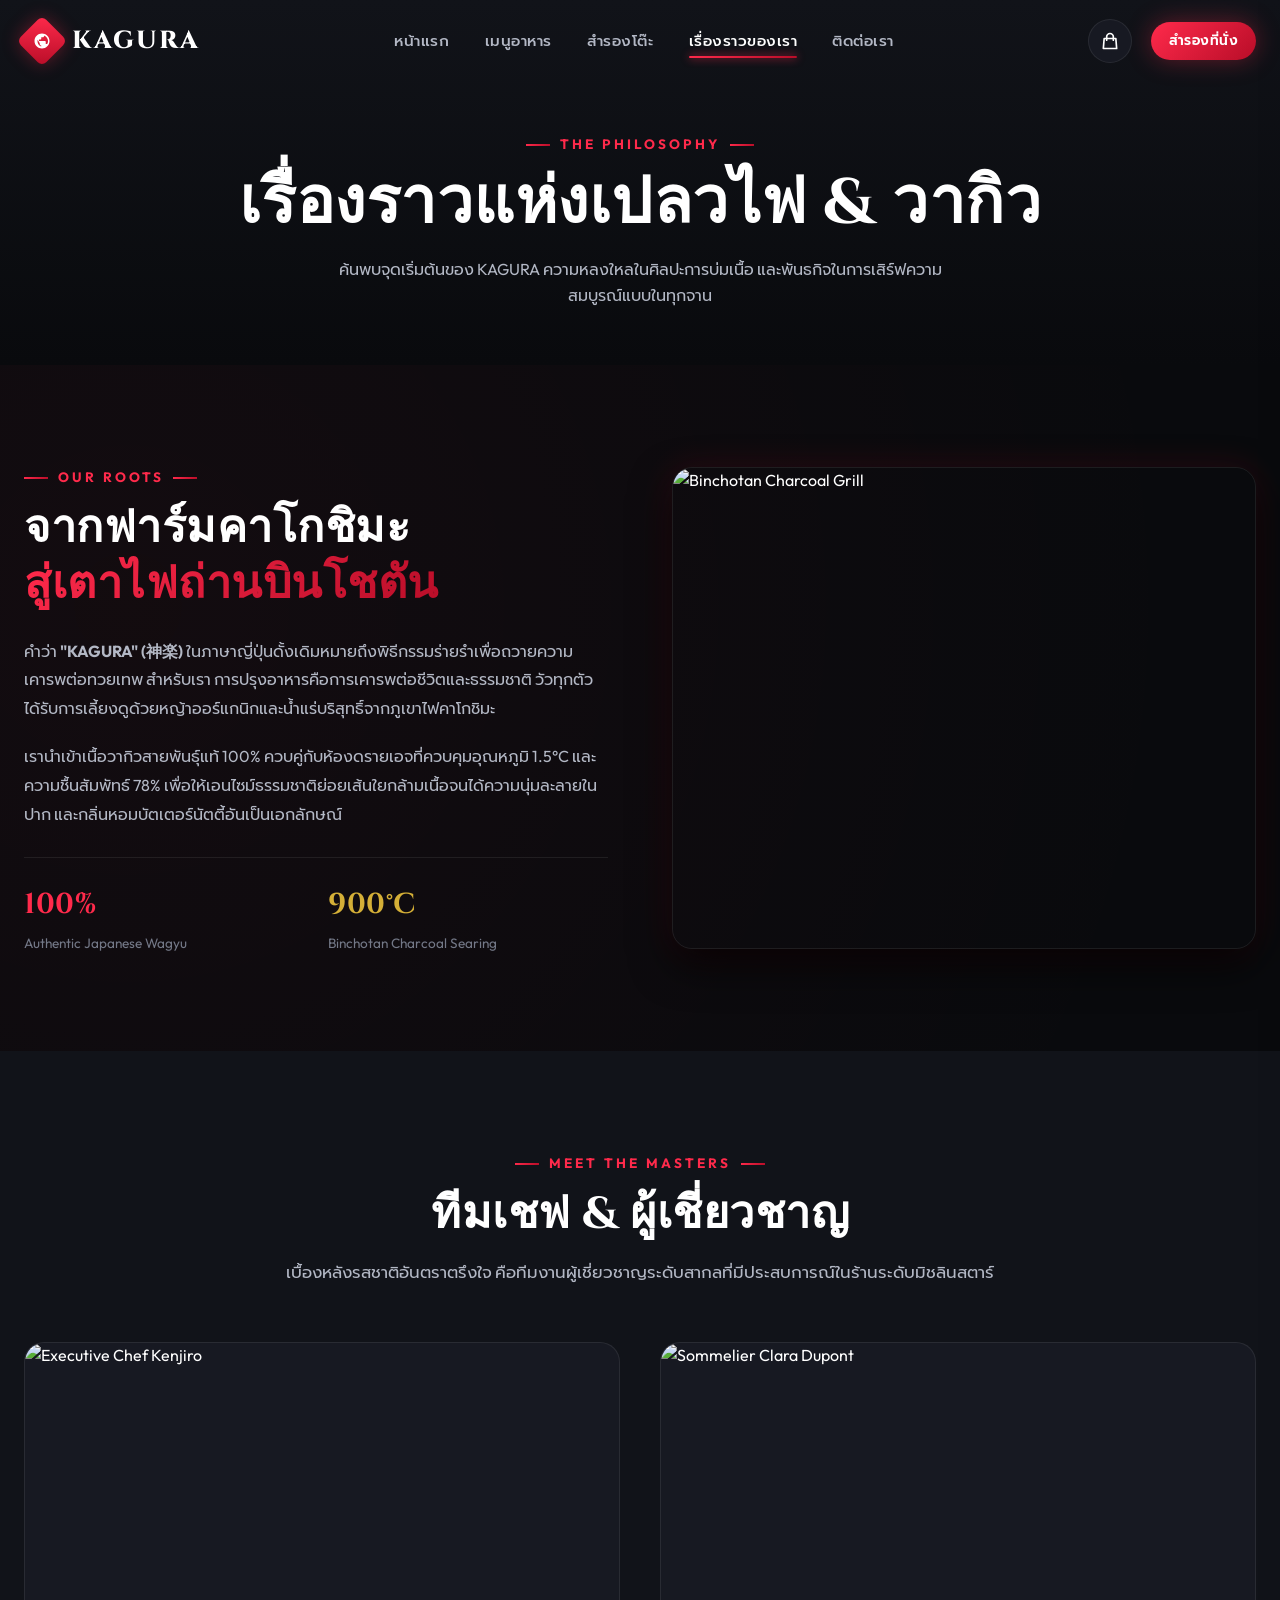
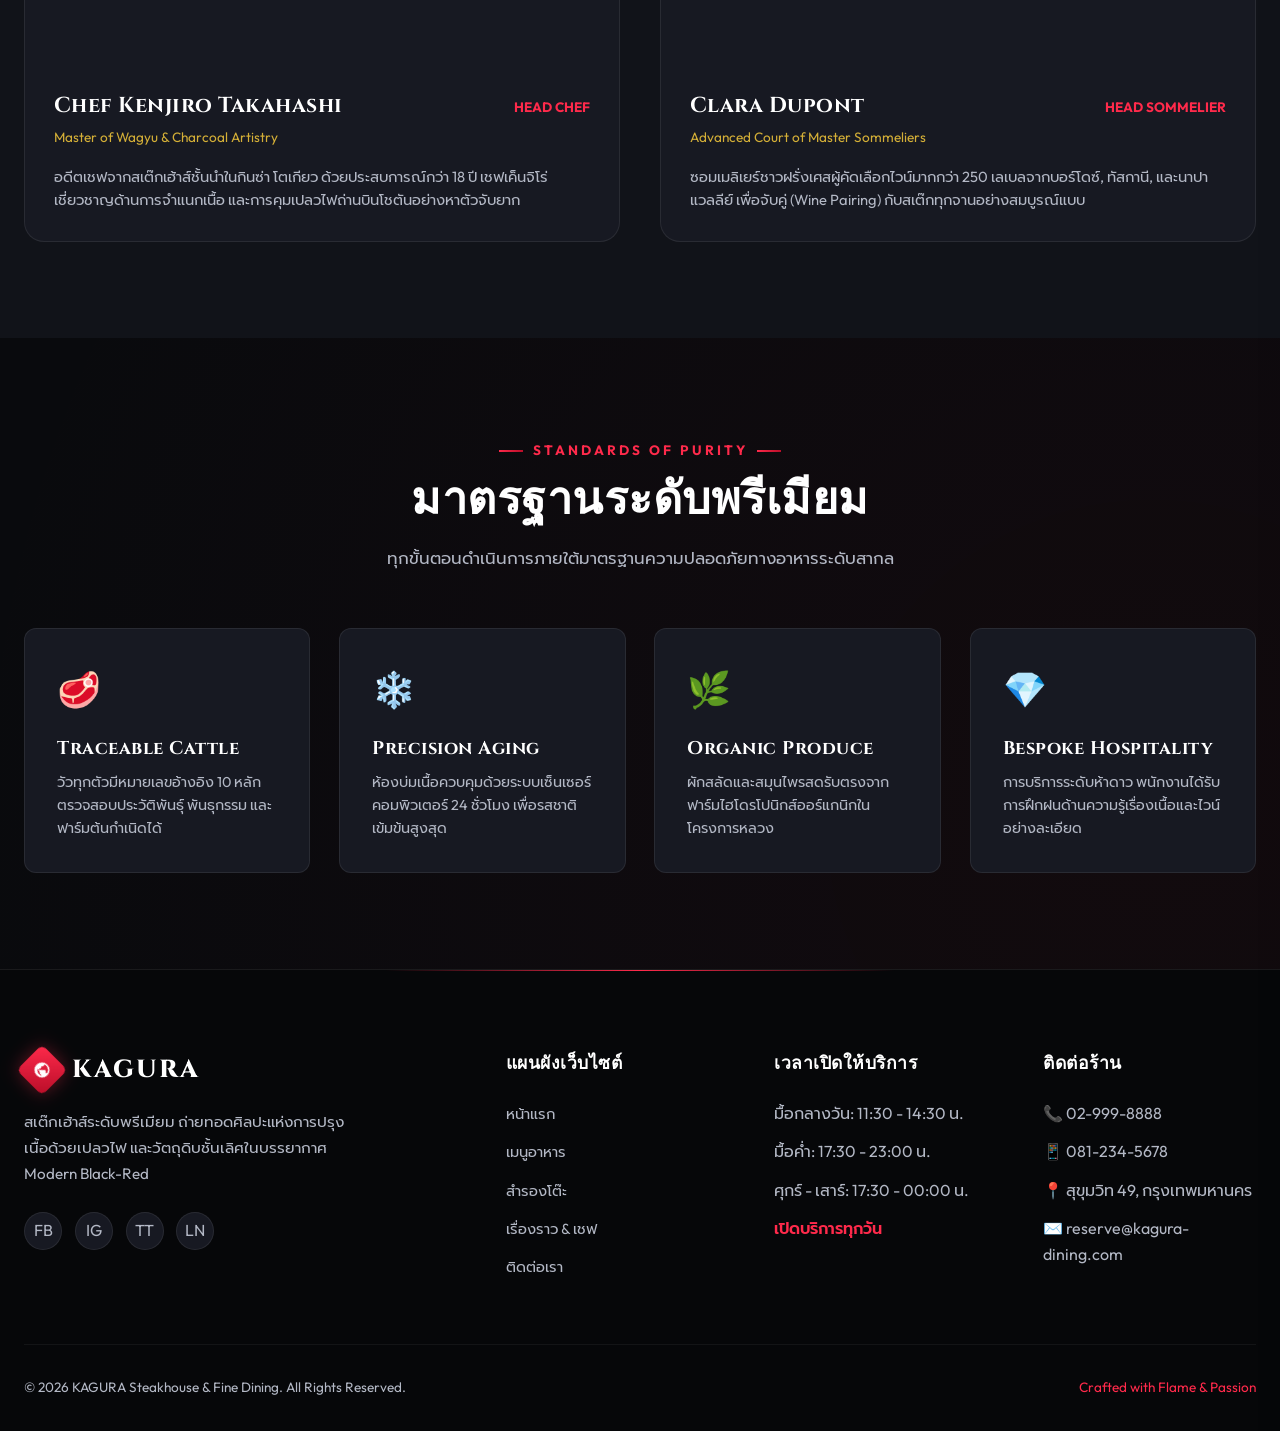
==== about.html @ edf71cdc "Add files via upload" ====
<!DOCTYPE html>
<html lang="th">
<head>
  <meta charset="UTF-8">
  <meta name="viewport" content="width=device-width, initial-scale=1.0">
  <title>เรื่องราวของเรา & เชฟผู้เชี่ยวชาญ | KAGURA Steakhouse & Fine Dining</title>
  <meta name="description" content="ทำความรู้จักปรัชญาความพิถีพิถันของ KAGURA จากฟาร์มเลี้ยงวากิวในญี่ปุ่น สู่ห้องดรายเอจ และเปลวไฟถ่านบินโชตันของเชฟมือรางวัล">

  <!-- Core & Component CSS -->
  <link rel="stylesheet" href="css/style.css">
  <link rel="stylesheet" href="css/components.css">
  <link rel="stylesheet" href="css/responsive.css">
</head>
<body class="page-fade-in">

  <!-- ==========================================
       HEADER / NAVBAR
       ========================================== -->
  <header class="navbar" id="navbar">
    <div class="container nav-container">
      <a href="index.html" class="brand-logo" aria-label="KAGURA Home">
        <span class="logo-icon">
          <svg viewBox="0 0 24 24" fill="currentColor">
            <path d="M12 2C6.48 2 2 6.48 2 12s4.48 10 10 10 10-4.48 10-10S17.52 2 12 2zm1 17.93c-3.95-.49-7-3.85-7-7.93 0-.62.08-1.21.21-1.79L9 15v1c0 1.1.9 2 2 2v1.93zm6.9-2.54c-.26-.81-1-1.39-1.9-1.39h-1v-3c0-.55-.45-1-1-1H8v-2h2c.55 0 1-.45 1-1V7h2c1.1 0 2-.9 2-2v-.41c2.93 1.19 5 4.06 5 7.41 0 2.08-.8 3.97-2.1 5.39z"/>
          </svg>
        </span>
        <span>KAGURA</span>
      </a>

      <nav aria-label="Main Navigation">
        <ul class="nav-links">
          <li><a href="index.html" class="nav-link">หน้าแรก</a></li>
          <li><a href="menu.html" class="nav-link">เมนูอาหาร</a></li>
          <li><a href="reservation.html" class="nav-link">สำรองโต๊ะ</a></li>
          <li><a href="about.html" class="nav-link active">เรื่องราวของเรา</a></li>
          <li><a href="contact.html" class="nav-link">ติดต่อเรา</a></li>
        </ul>
      </nav>

      <div class="nav-actions">
        <button class="cart-trigger-btn" id="cart-trigger-btn" aria-label="ดูตะกร้าสั่งอาหาร">
          <svg width="20" height="20" fill="none" viewBox="0 0 24 24" stroke="currentColor">
            <path stroke-linecap="round" stroke-linejoin="round" stroke-width="2" d="M16 11V7a4 4 0 00-8 0v4M5 9h14l1 12H4L5 9z" />
          </svg>
          <span class="cart-badge" id="cart-badge-count" style="display: none;">0</span>
        </button>
        <a href="reservation.html" class="btn btn-primary btn-sm">สำรองที่นั่ง</a>
        <button class="mobile-toggle" id="mobile-toggle-btn" aria-label="เปิดเมนูมือถือ">
          <svg width="28" height="28" fill="none" viewBox="0 0 24 24" stroke="currentColor">
            <path stroke-linecap="round" stroke-linejoin="round" stroke-width="2" d="M4 6h16M4 12h16m-7 6h7" />
          </svg>
        </button>
      </div>
    </div>
  </header>

  <!-- Mobile Drawer Menu -->
  <div class="mobile-nav-drawer" id="mobile-nav-drawer">
    <div class="mobile-nav-header">
      <div class="brand-logo" style="font-size: 1.3rem;">
        <span class="logo-icon" style="width: 30px; height: 30px;">
          <svg viewBox="0 0 24 24" fill="currentColor" style="width: 15px; height: 15px;"><path d="M12 2C6.48 2 2 6.48 2 12s4.48 10 10 10 10-4.48 10-10S17.52 2 12 2zm1 17.93c-3.95-.49-7-3.85-7-7.93 0-.62.08-1.21.21-1.79L9 15v1c0 1.1.9 2 2 2v1.93zm6.9-2.54c-.26-.81-1-1.39-1.9-1.39h-1v-3c0-.55-.45-1-1-1H8v-2h2c.55 0 1-.45 1-1V7h2c1.1 0 2-.9 2-2v-.41c2.93 1.19 5 4.06 5 7.41 0 2.08-.8 3.97-2.1 5.39z"/></svg>
        </span>
        <span>KAGURA</span>
      </div>
      <button class="cart-close-btn" id="mobile-nav-close" aria-label="ปิดเมนู">✕</button>
    </div>
    <ul class="mobile-nav-links">
      <li><a href="index.html" class="mobile-nav-link">🏠 หน้าแรก</a></li>
      <li><a href="menu.html" class="mobile-nav-link">🥩 เมนูอาหาร & สั่งออนไลน์</a></li>
      <li><a href="reservation.html" class="mobile-nav-link">🍷 สำรองโต๊ะ VIP</a></li>
      <li><a href="about.html" class="mobile-nav-link active">👨‍🍳 เรื่องราว & เชฟ</a></li>
      <li><a href="contact.html" class="mobile-nav-link">📍 ติดต่อเรา & แผนที่</a></li>
    </ul>
    <div class="mobile-nav-footer">
      <a href="reservation.html" class="btn btn-primary" style="width: 100%;">จองโต๊ะทันที</a>
    </div>
  </div>
  <div class="cart-overlay" id="mobile-nav-overlay"></div>

  <!-- ==========================================
       PAGE BANNER
       ========================================== -->
  <section style="padding: 8rem 0 3.5rem 0; background: linear-gradient(to bottom, #111319, var(--bg-main)); text-align: center;">
    <div class="container">
      <span class="section-subtitle">THE PHILOSOPHY</span>
      <h1 style="margin-bottom: 1rem;">เรื่องราวแห่งเปลวไฟ & วากิว</h1>
      <p style="max-width: 620px; margin: 0 auto; color: var(--text-secondary);">
        ค้นพบจุดเริ่มต้นของ KAGURA ความหลงใหลในศิลปะการบ่มเนื้อ และพันธกิจในการเสิร์ฟความสมบูรณ์แบบในทุกจาน
      </p>
    </div>
  </section>

  <!-- ==========================================
       ORIGIN STORY SECTION
       ========================================== -->
  <section class="section">
    <div class="container">
      <div class="story-grid">
        <div>
          <span class="section-subtitle">OUR ROOTS</span>
          <h2 class="section-title" style="margin-bottom: 1.5rem;">
            จากฟาร์มคาโกชิมะ <br>
            <span class="text-gradient">สู่เตาไฟถ่านบินโชตัน</span>
          </h2>
          <p style="color: var(--text-secondary); line-height: 1.8; margin-bottom: 1.2rem;">
            คำว่า <strong>"KAGURA" (神楽)</strong> ในภาษาญี่ปุ่นดั้งเดิมหมายถึงพิธีกรรมร่ายรำเพื่อถวายความเคารพต่อทวยเทพ สำหรับเรา การปรุงอาหารคือการเคารพต่อชีวิตและธรรมชาติ วัวทุกตัวได้รับการเลี้ยงดูด้วยหญ้าออร์แกนิกและน้ำแร่บริสุทธิ์จากภูเขาไฟคาโกชิมะ
          </p>
          <p style="color: var(--text-secondary); line-height: 1.8; margin-bottom: 1.8rem;">
            เรานำเข้าเนื้อวากิวสายพันธุ์แท้ 100% ควบคู่กับห้องดรายเอจที่ควบคุมอุณหภูมิ 1.5°C และความชื้นสัมพัทธ์ 78% เพื่อให้เอนไซม์ธรรมชาติย่อยเส้นใยกล้ามเนื้อจนได้ความนุ่มละลายในปาก และกลิ่นหอมบัตเตอร์นัตตี้อันเป็นเอกลักษณ์
          </p>

          <div style="display: grid; grid-template-columns: repeat(2, 1fr); gap: 1.5rem; border-top: 1px solid var(--border-subtle); padding-top: 1.5rem;">
            <div>
              <h4 style="color: var(--primary-red); font-size: 1.8rem; margin-bottom: 0.3rem;">100%</h4>
              <p style="font-size: 0.85rem; color: var(--text-muted);">Authentic Japanese Wagyu</p>
            </div>
            <div>
              <h4 style="color: var(--gold-accent); font-size: 1.8rem; margin-bottom: 0.3rem;">900°C</h4>
              <p style="font-size: 0.85rem; color: var(--text-muted);">Binchotan Charcoal Searing</p>
            </div>
          </div>
        </div>

        <div class="story-img-card">
          <img src="https://images.unsplash.com/photo-1555396273-367ea4eb4db5?auto=format&fit=crop&w=900&q=80" alt="Binchotan Charcoal Grill">
        </div>
      </div>
    </div>
  </section>

  <!-- ==========================================
       EXECUTIVE CHEF & MASTERS
       ========================================== -->
  <section class="section section-darker">
    <div class="container">
      <div class="section-header">
        <span class="section-subtitle">MEET THE MASTERS</span>
        <h2 class="section-title">ทีมเชฟ & ผู้เชี่ยวชาญ</h2>
        <p class="section-description">
          เบื้องหลังรสชาติอันตราตรึงใจ คือทีมงานผู้เชี่ยวชาญระดับสากลที่มีประสบการณ์ในร้านระดับมิชลินสตาร์
        </p>
      </div>

      <div style="display: grid; grid-template-columns: repeat(auto-fit, minmax(320px, 1fr)); gap: 2.5rem;">
        
        <!-- Chef 1 -->
        <div style="background: var(--bg-surface); border: 1px solid var(--border-subtle); border-radius: var(--radius-lg); overflow: hidden; transition: transform var(--transition-normal);">
          <img src="https://images.unsplash.com/photo-1577219491135-ce391730fb2c?auto=format&fit=crop&w=800&q=80" alt="Executive Chef Kenjiro" style="width: 100%; height: 320px; object-fit: cover;">
          <div style="padding: 1.8rem;">
            <div style="display: flex; justify-content: space-between; align-items: baseline; margin-bottom: 0.4rem;">
              <h3 style="color: #fff; font-size: 1.35rem;">Chef Kenjiro Takahashi</h3>
              <span style="color: var(--primary-red); font-size: 0.85rem; font-weight: 700;">HEAD CHEF</span>
            </div>
            <p style="color: var(--gold-accent); font-size: 0.85rem; margin-bottom: 1rem;">Master of Wagyu & Charcoal Artistry</p>
            <p style="font-size: 0.92rem; color: var(--text-secondary); line-height: 1.6;">
              อดีตเชฟจากสเต๊กเฮ้าส์ชั้นนำในกินซ่า โตเกียว ด้วยประสบการณ์กว่า 18 ปี เชฟเค็นจิโร่เชี่ยวชาญด้านการจำแนกเนื้อ และการคุมเปลวไฟถ่านบินโชตันอย่างหาตัวจับยาก
            </p>
          </div>
        </div>

        <!-- Chef 2 -->
        <div style="background: var(--bg-surface); border: 1px solid var(--border-subtle); border-radius: var(--radius-lg); overflow: hidden; transition: transform var(--transition-normal);">
          <img src="https://images.unsplash.com/photo-1583394838336-acd977736f90?auto=format&fit=crop&w=800&q=80" alt="Sommelier Clara Dupont" style="width: 100%; height: 320px; object-fit: cover;">
          <div style="padding: 1.8rem;">
            <div style="display: flex; justify-content: space-between; align-items: baseline; margin-bottom: 0.4rem;">
              <h3 style="color: #fff; font-size: 1.35rem;">Clara Dupont</h3>
              <span style="color: var(--primary-red); font-size: 0.85rem; font-weight: 700;">HEAD SOMMELIER</span>
            </div>
            <p style="color: var(--gold-accent); font-size: 0.85rem; margin-bottom: 1rem;">Advanced Court of Master Sommeliers</p>
            <p style="font-size: 0.92rem; color: var(--text-secondary); line-height: 1.6;">
              ซอมเมลิเยร์ชาวฝรั่งเศสผู้คัดเลือกไวน์มากกว่า 250 เลเบลจากบอร์โดซ์, ทัสกานี, และนาปาแวลลีย์ เพื่อจับคู่ (Wine Pairing) กับสเต๊กทุกจานอย่างสมบูรณ์แบบ
            </p>
          </div>
        </div>

      </div>
    </div>
  </section>

  <!-- ==========================================
       STANDARDS & HYGIENE
       ========================================== -->
  <section class="section">
    <div class="container">
      <div class="section-header">
        <span class="section-subtitle">STANDARDS OF PURITY</span>
        <h2 class="section-title">มาตรฐานระดับพรีเมียม</h2>
        <p class="section-description">
          ทุกขั้นตอนดำเนินการภายใต้มาตรฐานความปลอดภัยทางอาหารระดับสากล
        </p>
      </div>

      <div style="display: grid; grid-template-columns: repeat(auto-fit, minmax(260px, 1fr)); gap: 1.8rem;">
        <div style="background: var(--bg-surface); padding: 2rem; border-radius: var(--radius-md); border: 1px solid var(--border-subtle);">
          <div style="font-size: 2.2rem; color: var(--primary-red); margin-bottom: 1rem;">🥩</div>
          <h4 style="color: #fff; margin-bottom: 0.5rem; font-size: 1.15rem;">Traceable Cattle</h4>
          <p style="font-size: 0.9rem; color: var(--text-secondary); line-height: 1.6;">
            วัวทุกตัวมีหมายเลขอ้างอิง 10 หลัก ตรวจสอบประวัติพันธุ์ พันธุกรรม และฟาร์มต้นกำเนิดได้
          </p>
        </div>

        <div style="background: var(--bg-surface); padding: 2rem; border-radius: var(--radius-md); border: 1px solid var(--border-subtle);">
          <div style="font-size: 2.2rem; color: var(--primary-red); margin-bottom: 1rem;">❄️</div>
          <h4 style="color: #fff; margin-bottom: 0.5rem; font-size: 1.15rem;">Precision Aging</h4>
          <p style="font-size: 0.9rem; color: var(--text-secondary); line-height: 1.6;">
            ห้องบ่มเนื้อควบคุมด้วยระบบเซ็นเซอร์คอมพิวเตอร์ 24 ชั่วโมง เพื่อรสชาติเข้มข้นสูงสุด
          </p>
        </div>

        <div style="background: var(--bg-surface); padding: 2rem; border-radius: var(--radius-md); border: 1px solid var(--border-subtle);">
          <div style="font-size: 2.2rem; color: var(--primary-red); margin-bottom: 1rem;">🌿</div>
          <h4 style="color: #fff; margin-bottom: 0.5rem; font-size: 1.15rem;">Organic Produce</h4>
          <p style="font-size: 0.9rem; color: var(--text-secondary); line-height: 1.6;">
            ผักสลัดและสมุนไพรสดรับตรงจากฟาร์มไฮโดรโปนิกส์ออร์แกนิกในโครงการหลวง
          </p>
        </div>

        <div style="background: var(--bg-surface); padding: 2rem; border-radius: var(--radius-md); border: 1px solid var(--border-subtle);">
          <div style="font-size: 2.2rem; color: var(--primary-red); margin-bottom: 1rem;">💎</div>
          <h4 style="color: #fff; margin-bottom: 0.5rem; font-size: 1.15rem;">Bespoke Hospitality</h4>
          <p style="font-size: 0.9rem; color: var(--text-secondary); line-height: 1.6;">
            การบริการระดับห้าดาว พนักงานได้รับการฝึกฝนด้านความรู้เรื่องเนื้อและไวน์อย่างละเอียด
          </p>
        </div>
      </div>
    </div>
  </section>

  <!-- ==========================================
       GLOBAL FOOTER
       ========================================== -->
  <footer class="footer">
    <div class="container">
      <div class="footer-grid">
        <div class="footer-brand">
          <a href="index.html" class="brand-logo">
            <span class="logo-icon">
              <svg viewBox="0 0 24 24" fill="currentColor"><path d="M12 2C6.48 2 2 6.48 2 12s4.48 10 10 10 10-4.48 10-10S17.52 2 12 2zm1 17.93c-3.95-.49-7-3.85-7-7.93 0-.62.08-1.21.21-1.79L9 15v1c0 1.1.9 2 2 2v1.93zm6.9-2.54c-.26-.81-1-1.39-1.9-1.39h-1v-3c0-.55-.45-1-1-1H8v-2h2c.55 0 1-.45 1-1V7h2c1.1 0 2-.9 2-2v-.41c2.93 1.19 5 4.06 5 7.41 0 2.08-.8 3.97-2.1 5.39z"/></svg>
            </span>
            <span>KAGURA</span>
          </a>
          <p>
            สเต๊กเฮ้าส์ระดับพรีเมียม ถ่ายทอดศิลปะแห่งการปรุงเนื้อด้วยเปลวไฟ และวัตถุดิบชั้นเลิศในบรรยากาศ Modern Black-Red
          </p>
          <div class="social-links">
            <a href="#" class="social-btn" aria-label="Facebook">FB</a>
            <a href="#" class="social-btn" aria-label="Instagram">IG</a>
            <a href="#" class="social-btn" aria-label="TikTok">TT</a>
            <a href="#" class="social-btn" aria-label="LINE Official">LN</a>
          </div>
        </div>

        <div class="footer-col">
          <h4>แผนผังเว็บไซต์</h4>
          <ul class="footer-links">
            <li><a href="index.html">หน้าแรก</a></li>
            <li><a href="menu.html">เมนูอาหาร</a></li>
            <li><a href="reservation.html">สำรองโต๊ะ</a></li>
            <li><a href="about.html">เรื่องราว & เชฟ</a></li>
            <li><a href="contact.html">ติดต่อเรา</a></li>
          </ul>
        </div>

        <div class="footer-col">
          <h4>เวลาเปิดให้บริการ</h4>
          <ul class="footer-links">
            <li style="color: var(--text-secondary);">มื้อกลางวัน: 11:30 - 14:30 น.</li>
            <li style="color: var(--text-secondary);">มื้อค่ำ: 17:30 - 23:00 น.</li>
            <li style="color: var(--text-secondary);">ศุกร์ - เสาร์: 17:30 - 00:00 น.</li>
            <li style="color: var(--primary-red); font-weight: 600;">เปิดบริการทุกวัน</li>
          </ul>
        </div>

        <div class="footer-col">
          <h4>ติดต่อร้าน</h4>
          <ul class="footer-links">
            <li style="color: var(--text-secondary);">📞 02-999-8888</li>
            <li style="color: var(--text-secondary);">📱 081-234-5678</li>
            <li style="color: var(--text-secondary);">📍 สุขุมวิท 49, กรุงเทพมหานคร</li>
            <li style="color: var(--text-secondary);">✉️ reserve@kagura-dining.com</li>
          </ul>
        </div>
      </div>

      <div class="footer-bottom">
        <p>© 2026 KAGURA Steakhouse & Fine Dining. All Rights Reserved.</p>
        <p style="color: var(--primary-red);">Crafted with Flame & Passion</p>
      </div>
    </div>
  </footer>

  <!-- Global Cart Drawer & Modals -->
  <div class="cart-overlay" id="cart-overlay"></div>
  <aside class="cart-drawer" id="cart-drawer" aria-label="Shopping Cart">
    <div class="cart-header">
      <h3>
        <span style="color: var(--primary-red);">🛒</span>
        <span>ตะกร้าสั่งอาหาร</span>
      </h3>
      <button class="cart-close-btn" id="cart-close-btn" aria-label="ปิดตะกร้า">✕</button>
    </div>
    <div class="cart-body" id="cart-items-container"></div>
    <div class="cart-footer">
      <div class="cart-summary-line">
        <span>ค่าอาหารรวม (Subtotal)</span>
        <span id="cart-subtotal-val">฿0</span>
      </div>
      <div class="cart-summary-line">
        <span>ค่าบริการ Service Charge (10%)</span>
        <span id="cart-service-val">฿0</span>
      </div>
      <div class="cart-summary-line">
        <span>ภาษีมูลค่าเพิ่ม VAT (7%)</span>
        <span id="cart-vat-val">฿0</span>
      </div>
      <div class="cart-summary-total">
        <span>ยอดรวมสุทธิ</span>
        <span id="cart-total-val">฿0</span>
      </div>
      <button class="btn btn-primary" id="cart-checkout-btn" style="width: 100%;" disabled>ดำเนินการชำระเงิน</button>
    </div>
  </aside>

  <div class="modal-overlay" id="checkout-modal">
    <div class="modal-container">
      <button class="modal-close-btn" onclick="document.getElementById('checkout-modal').classList.remove('active'); document.body.style.overflow = '';">✕</button>
      <div style="padding: 1.8rem;">
        <h3 style="color: #fff; margin-bottom: 0.3rem;">ยืนยันคำสั่งซื้อ & ชำระเงิน</h3>
        <p style="font-size: 0.9rem; color: var(--text-secondary); margin-bottom: 1.5rem;">
          ยอดชำระ: <strong id="modal-checkout-total" style="color: var(--primary-red); font-size: 1.2rem;">฿0</strong>
        </p>
        <form id="checkout-form" onsubmit="cartApp.processOrder(event)">
          <div class="form-group">
            <label class="form-label" for="checkout-name">ชื่อผู้สั่ง / ลูกค้า *</label>
            <input type="text" id="checkout-name" class="form-control" placeholder="เช่น คุณสมศักดิ์" required>
          </div>
          <div class="form-group">
            <label class="form-label" for="checkout-phone">เบอร์โทรศัพท์ติดต่อ *</label>
            <input type="tel" id="checkout-phone" class="form-control" placeholder="08x-xxx-xxxx" required>
          </div>
          <div class="form-group">
            <label class="form-label" for="checkout-type">รูปแบบการสั่ง *</label>
            <select id="checkout-type" class="form-control">
              <option value="Dine-in (รับประทานที่ร้าน / สั่งล่วงหน้า)">Dine-in (รับประทานที่ร้าน / สั่งล่วงหน้า)</option>
              <option value="Takeaway (รับกลับบ้าน)">Takeaway (รับกลับบ้าน)</option>
              <option value="Delivery Express (จัดส่งด่วน)">Delivery Express (จัดส่งด่วน)</option>
            </select>
          </div>
          <div class="form-group">
            <label class="form-label">วิธีชำระเงิน *</label>
            <div style="display: flex; flex-direction: column; gap: 0.6rem; margin-top: 0.4rem;">
              <label style="display: flex; align-items: center; gap: 0.6rem; background: var(--bg-surface-elevated); padding: 0.8rem; border-radius: var(--radius-sm); cursor: pointer; border: 1px solid var(--border-subtle);">
                <input type="radio" name="payment_method" value="QR PromptPay" checked>
                <span>📲 สแกน QR Code PromptPay (แนะนำ)</span>
              </label>
              <label style="display: flex; align-items: center; gap: 0.6rem; background: var(--bg-surface-elevated); padding: 0.8rem; border-radius: var(--radius-sm); cursor: pointer; border: 1px solid var(--border-subtle);">
                <input type="radio" name="payment_method" value="Credit / Debit Card">
                <span>💳 บัตรเครดิต / เดบิต (Visa, Mastercard, JCB)</span>
              </label>
            </div>
          </div>
          <button type="submit" class="btn btn-primary" style="width: 100%; margin-top: 1rem;">ยืนยันคำสั่งซื้อ</button>
        </form>
      </div>
    </div>
  </div>

  <div class="modal-overlay" id="receipt-modal">
    <div class="modal-container">
      <div id="receipt-content" style="padding: 1.8rem;"></div>
    </div>
  </div>

  <!-- Scripts -->
  <script src="js/data.js"></script>
  <script src="js/cart.js"></script>
  <script src="js/app.js"></script>
</body>
</html>
---- css/style.css ----
/* ==========================================================================
   KAGURA RESTAURANT & STEAKHOUSE - CORE STYLES & DESIGN SYSTEM
   Theme: Luxury Modern Black & Crimson Red
   ========================================================================== */

@import url('https://fonts.googleapis.com/css2?family=Cinzel:wght@500;700;900&family=Outfit:wght@300;400;500;600;700;800&family=Prompt:wght@300;400;500;600;700&display=swap');

:root {
  /* Color Palette */
  --bg-main: #090a0d;
  --bg-secondary: #111319;
  --bg-surface: #171922;
  --bg-surface-elevated: #1e222d;
  --bg-glass: rgba(17, 19, 25, 0.82);
  --bg-glass-card: rgba(23, 25, 34, 0.75);

  /* Red Brand Accents */
  --primary-red: #ff2a4b;
  --primary-red-hover: #ff4765;
  --primary-red-dark: #b80d28;
  --primary-red-glow: rgba(255, 42, 75, 0.35);
  --primary-red-subtle: rgba(255, 42, 75, 0.12);
  --primary-gradient: linear-gradient(135deg, #ff2a4b 0%, #b80d28 100%);
  --primary-gradient-hover: linear-gradient(135deg, #ff4765 0%, #d11233 100%);

  /* Secondary Accents */
  --gold-accent: #d4af37;
  --gold-glow: rgba(212, 175, 55, 0.3);

  /* Typography Colors */
  --text-primary: #ffffff;
  --text-secondary: #b3b8c5;
  --text-muted: #737887;
  --text-dim: #484d5c;

  /* Borders & Dividers */
  --border-subtle: rgba(255, 255, 255, 0.08);
  --border-red: rgba(255, 42, 75, 0.28);
  --border-red-active: rgba(255, 42, 75, 0.65);

  /* Shadows */
  --shadow-sm: 0 4px 12px rgba(0, 0, 0, 0.4);
  --shadow-md: 0 8px 24px rgba(0, 0, 0, 0.6);
  --shadow-lg: 0 16px 40px rgba(0, 0, 0, 0.8);
  --shadow-glow: 0 0 25px var(--primary-red-glow);
  --shadow-glow-lg: 0 0 45px rgba(255, 42, 75, 0.45);

  /* Fonts */
  --font-serif: 'Cinzel', serif;
  --font-sans: 'Outfit', 'Prompt', -apple-system, BlinkMacSystemFont, sans-serif;

  /* Transitions */
  --transition-fast: 0.2s cubic-bezier(0.4, 0, 0.2, 1);
  --transition-normal: 0.35s cubic-bezier(0.4, 0, 0.2, 1);
  --transition-slow: 0.6s cubic-bezier(0.16, 1, 0.3, 1);

  /* Spacing & Radii */
  --radius-sm: 6px;
  --radius-md: 12px;
  --radius-lg: 20px;
  --radius-full: 9999px;
  --container-max: 1280px;
}

/* Base Reset */
*, *::before, *::after {
  margin: 0;
  padding: 0;
  box-sizing: border-box;
}

html {
  font-size: 16px;
  scroll-behavior: smooth;
  color-scheme: dark;
}

body {
  font-family: var(--font-sans);
  background-color: var(--bg-main);
  color: var(--text-primary);
  line-height: 1.6;
  overflow-x: hidden;
  min-height: 100vh;
  display: flex;
  flex-direction: column;
  position: relative;
  background-image: 
    radial-gradient(circle at 10% 20%, rgba(255, 42, 75, 0.04) 0%, transparent 40%),
    radial-gradient(circle at 90% 80%, rgba(184, 13, 40, 0.05) 0%, transparent 45%);
}

/* Custom Scrollbar */
::-webkit-scrollbar {
  width: 9px;
}
::-webkit-scrollbar-track {
  background: var(--bg-main);
}
::-webkit-scrollbar-thumb {
  background: #252834;
  border-radius: var(--radius-full);
  border: 2px solid var(--bg-main);
}
::-webkit-scrollbar-thumb:hover {
  background: var(--primary-red);
}

/* Typography Helpers */
h1, h2, h3, h4, .font-serif {
  font-family: var(--font-serif);
  letter-spacing: 0.5px;
  font-weight: 700;
  color: var(--text-primary);
}

h1 {
  font-size: clamp(2.4rem, 5vw, 4.2rem);
  line-height: 1.15;
}

h2 {
  font-size: clamp(1.8rem, 3.5vw, 2.8rem);
  line-height: 1.25;
}

h3 {
  font-size: clamp(1.3rem, 2.2vw, 1.8rem);
  line-height: 1.35;
}

p {
  color: var(--text-secondary);
}

a {
  color: inherit;
  text-decoration: none;
  transition: color var(--transition-fast);
}

img {
  max-width: 100%;
  height: auto;
  display: block;
}

button, input, select, textarea {
  font-family: inherit;
  font-size: 1rem;
}

/* Layout Utilities */
.container {
  width: 100%;
  max-width: var(--container-max);
  margin-left: auto;
  margin-right: auto;
  padding-left: 1.5rem;
  padding-right: 1.5rem;
}

.section {
  padding: 6rem 0;
  position: relative;
}

.section-darker {
  background-color: var(--bg-secondary);
}

.section-header {
  text-align: center;
  max-width: 760px;
  margin: 0 auto 3.5rem auto;
}

.section-subtitle {
  color: var(--primary-red);
  text-transform: uppercase;
  font-size: 0.85rem;
  font-weight: 700;
  letter-spacing: 3px;
  margin-bottom: 0.75rem;
  display: inline-flex;
  align-items: center;
  gap: 0.6rem;
}

.section-subtitle::before,
.section-subtitle::after {
  content: '';
  display: inline-block;
  width: 24px;
  height: 2px;
  background: var(--primary-gradient);
}

.section-title {
  margin-bottom: 1rem;
}

.section-description {
  font-size: 1.05rem;
  color: var(--text-secondary);
}

/* Glow Text & Highlight */
.text-red {
  color: var(--primary-red);
}

.text-gradient {
  background: var(--primary-gradient);
  -webkit-background-clip: text;
  -webkit-text-fill-color: transparent;
}

.text-gold {
  color: var(--gold-accent);
}

/* Page Transition Effect */
.page-fade-in {
  animation: pageFadeIn 0.5s ease-out forwards;
}

@keyframes pageFadeIn {
  from {
    opacity: 0;
    transform: translateY(10px);
  }
  to {
    opacity: 1;
    transform: translateY(0);
  }
}
---- css/components.css ----
/* ==========================================================================
   KAGURA RESTAURANT - COMPONENTS & UI ELEMENTS
   ========================================================================== */

/* --------------------------------------------------------------------------
   1. NAVIGATION BAR
   -------------------------------------------------------------------------- */
.navbar {
  position: fixed;
  top: 0;
  left: 0;
  width: 100%;
  z-index: 1000;
  padding: 1.2rem 0;
  transition: all var(--transition-normal);
  background: transparent;
}

.navbar.scrolled {
  background: var(--bg-glass);
  backdrop-filter: blur(18px);
  -webkit-backdrop-filter: blur(18px);
  padding: 0.85rem 0;
  border-bottom: 1px solid var(--border-subtle);
  box-shadow: 0 10px 30px rgba(0, 0, 0, 0.6);
}

.nav-container {
  display: flex;
  align-items: center;
  justify-content: space-between;
}

.brand-logo {
  display: flex;
  align-items: center;
  gap: 0.75rem;
  font-family: var(--font-serif);
  font-size: 1.55rem;
  font-weight: 800;
  color: var(--text-primary);
  text-transform: uppercase;
  letter-spacing: 2px;
}

.brand-logo .logo-icon {
  width: 36px;
  height: 36px;
  background: var(--primary-gradient);
  border-radius: var(--radius-sm);
  display: flex;
  align-items: center;
  justify-content: center;
  color: #fff;
  box-shadow: 0 0 18px var(--primary-red-glow);
  transform: rotate(45deg);
  transition: transform var(--transition-normal);
}

.brand-logo:hover .logo-icon {
  transform: rotate(225deg);
}

.brand-logo .logo-icon svg {
  transform: rotate(-45deg);
  width: 18px;
  height: 18px;
}

.nav-links {
  display: flex;
  align-items: center;
  gap: 2.2rem;
  list-style: none;
}

.nav-link {
  font-size: 0.95rem;
  font-weight: 500;
  color: var(--text-secondary);
  position: relative;
  padding: 0.5rem 0;
  letter-spacing: 0.5px;
  transition: color var(--transition-fast);
}

.nav-link:hover,
.nav-link.active {
  color: var(--text-primary);
}

.nav-link::after {
  content: '';
  position: absolute;
  bottom: 0;
  left: 0;
  width: 0;
  height: 2px;
  background: var(--primary-gradient);
  box-shadow: 0 0 8px var(--primary-red);
  transition: width var(--transition-normal);
  border-radius: var(--radius-full);
}

.nav-link:hover::after,
.nav-link.active::after {
  width: 100%;
}

.nav-actions {
  display: flex;
  align-items: center;
  gap: 1.2rem;
}

.cart-trigger-btn {
  position: relative;
  width: 44px;
  height: 44px;
  border-radius: var(--radius-full);
  background: var(--bg-surface);
  border: 1px solid var(--border-subtle);
  color: var(--text-primary);
  display: flex;
  align-items: center;
  justify-content: center;
  cursor: pointer;
  transition: all var(--transition-fast);
}

.cart-trigger-btn:hover {
  background: var(--bg-surface-elevated);
  border-color: var(--primary-red);
  box-shadow: 0 0 16px var(--primary-red-glow);
  transform: translateY(-2px);
}

.cart-badge {
  position: absolute;
  top: -4px;
  right: -4px;
  background: var(--primary-gradient);
  color: #fff;
  font-size: 0.72rem;
  font-weight: 800;
  min-width: 20px;
  height: 20px;
  border-radius: var(--radius-full);
  display: flex;
  align-items: center;
  justify-content: center;
  padding: 0 4px;
  box-shadow: 0 0 10px var(--primary-red);
  transition: transform var(--transition-fast);
}

.cart-badge.bounce {
  animation: badgePop 0.4s cubic-bezier(0.175, 0.885, 0.32, 1.275);
}

@keyframes badgePop {
  0% { transform: scale(1); }
  50% { transform: scale(1.4); }
  100% { transform: scale(1); }
}

.mobile-toggle {
  display: none;
  background: transparent;
  border: none;
  color: var(--text-primary);
  cursor: pointer;
  padding: 0.5rem;
}

/* --------------------------------------------------------------------------
   2. BUTTONS
   -------------------------------------------------------------------------- */
.btn {
  display: inline-flex;
  align-items: center;
  justify-content: center;
  gap: 0.65rem;
  font-weight: 600;
  font-size: 0.95rem;
  padding: 0.75rem 1.6rem;
  border-radius: var(--radius-full);
  cursor: pointer;
  transition: all var(--transition-normal);
  border: none;
  outline: none;
  letter-spacing: 0.5px;
  text-align: center;
  white-space: nowrap;
}

.btn-primary {
  background: var(--primary-gradient);
  color: #ffffff;
  box-shadow: var(--shadow-glow);
}

.btn-primary:hover {
  background: var(--primary-gradient-hover);
  box-shadow: var(--shadow-glow-lg);
  transform: translateY(-2px);
}

.btn-outline {
  background: transparent;
  color: var(--text-primary);
  border: 1.5px solid var(--border-red);
  backdrop-filter: blur(8px);
}

.btn-outline:hover {
  border-color: var(--primary-red);
  background: var(--primary-red-subtle);
  box-shadow: 0 0 18px var(--primary-red-glow);
  transform: translateY(-2px);
}

.btn-ghost {
  background: rgba(255, 255, 255, 0.05);
  color: var(--text-secondary);
  border: 1px solid var(--border-subtle);
}

.btn-ghost:hover {
  color: var(--text-primary);
  background: rgba(255, 255, 255, 0.1);
}

.btn-sm {
  padding: 0.5rem 1.1rem;
  font-size: 0.85rem;
}

.btn-lg {
  padding: 0.95rem 2.2rem;
  font-size: 1.05rem;
}

.btn-icon {
  width: 40px;
  height: 40px;
  padding: 0;
  border-radius: var(--radius-full);
}

/* --------------------------------------------------------------------------
   3. HERO SECTION (HOMEPAGE)
   -------------------------------------------------------------------------- */
.hero-section {
  min-height: 100vh;
  display: flex;
  align-items: center;
  position: relative;
  padding-top: 5rem;
  overflow: hidden;
}

.hero-backdrop {
  position: absolute;
  top: 0;
  left: 0;
  width: 100%;
  height: 100%;
  background: 
    linear-gradient(to right, rgba(9, 10, 13, 0.92) 20%, rgba(9, 10, 13, 0.7) 60%, rgba(9, 10, 13, 0.85) 100%),
    url('https://images.unsplash.com/photo-1544025162-d76694265947?auto=format&fit=crop&w=1920&q=80') center/cover no-repeat;
  z-index: -2;
}

.hero-glow-orb {
  position: absolute;
  border-radius: 50%;
  filter: blur(90px);
  pointer-events: none;
  z-index: -1;
}

.hero-glow-1 {
  width: 500px;
  height: 500px;
  background: rgba(255, 42, 75, 0.22);
  top: 15%;
  left: -100px;
}

.hero-glow-2 {
  width: 400px;
  height: 400px;
  background: rgba(184, 13, 40, 0.15);
  bottom: 10%;
  right: -50px;
}

.hero-content {
  max-width: 650px;
}

.hero-badge {
  display: inline-flex;
  align-items: center;
  gap: 0.5rem;
  background: rgba(255, 42, 75, 0.12);
  border: 1px solid var(--border-red);
  padding: 0.4rem 1rem;
  border-radius: var(--radius-full);
  font-size: 0.85rem;
  font-weight: 600;
  color: var(--primary-red);
  margin-bottom: 1.5rem;
  backdrop-filter: blur(10px);
}

.hero-title {
  margin-bottom: 1.5rem;
  line-height: 1.15;
}

.hero-description {
  font-size: 1.15rem;
  color: var(--text-secondary);
  margin-bottom: 2.5rem;
  line-height: 1.7;
}

.hero-actions {
  display: flex;
  align-items: center;
  gap: 1.2rem;
  flex-wrap: wrap;
  margin-bottom: 3.5rem;
}

.hero-stats {
  display: grid;
  grid-template-columns: repeat(3, 1fr);
  gap: 2rem;
  border-top: 1px solid var(--border-subtle);
  padding-top: 2rem;
}

.hero-stat-item h4 {
  font-size: 1.9rem;
  color: var(--text-primary);
  margin-bottom: 0.2rem;
}

.hero-stat-item p {
  font-size: 0.85rem;
  color: var(--text-muted);
  text-transform: uppercase;
  letter-spacing: 1px;
}

/* --------------------------------------------------------------------------
   4. CARDS & DISH SHOWCASE
   -------------------------------------------------------------------------- */
.dishes-grid {
  display: grid;
  grid-template-columns: repeat(auto-fill, minmax(320px, 1fr));
  gap: 2rem;
}

.dish-card {
  background: var(--bg-glass-card);
  backdrop-filter: blur(14px);
  border: 1px solid var(--border-subtle);
  border-radius: var(--radius-lg);
  overflow: hidden;
  display: flex;
  flex-direction: column;
  transition: all var(--transition-normal);
  position: relative;
}

.dish-card:hover {
  transform: translateY(-8px);
  border-color: var(--border-red);
  box-shadow: 0 18px 40px rgba(0, 0, 0, 0.7), 0 0 25px rgba(255, 42, 75, 0.2);
}

.dish-image-wrapper {
  position: relative;
  width: 100%;
  height: 230px;
  overflow: hidden;
}

.dish-image {
  width: 100%;
  height: 100%;
  object-fit: cover;
  transition: transform var(--transition-slow);
}

.dish-card:hover .dish-image {
  transform: scale(1.08);
}

.dish-badge-group {
  position: absolute;
  top: 1rem;
  left: 1rem;
  display: flex;
  gap: 0.4rem;
  flex-wrap: wrap;
}

.badge {
  font-size: 0.75rem;
  font-weight: 700;
  padding: 0.3rem 0.7rem;
  border-radius: var(--radius-full);
  text-transform: uppercase;
  letter-spacing: 0.5px;
  backdrop-filter: blur(8px);
}

.badge-fire {
  background: rgba(255, 42, 75, 0.85);
  color: #fff;
  box-shadow: 0 0 10px rgba(255, 42, 75, 0.5);
}

.badge-chef {
  background: rgba(212, 175, 55, 0.9);
  color: #111;
  box-shadow: 0 0 10px var(--gold-glow);
}

.badge-subtle {
  background: rgba(18, 20, 28, 0.8);
  color: var(--text-secondary);
  border: 1px solid var(--border-subtle);
}

.dish-content {
  padding: 1.5rem;
  display: flex;
  flex-direction: column;
  flex-grow: 1;
}

.dish-header {
  display: flex;
  justify-content: space-between;
  align-items: flex-start;
  gap: 1rem;
  margin-bottom: 0.5rem;
}

.dish-title {
  font-size: 1.25rem;
  line-height: 1.3;
  color: var(--text-primary);
  transition: color var(--transition-fast);
}

.dish-card:hover .dish-title {
  color: var(--primary-red);
}

.dish-price {
  font-family: var(--font-serif);
  font-size: 1.35rem;
  font-weight: 700;
  color: var(--primary-red);
  white-space: nowrap;
}

.dish-desc {
  font-size: 0.9rem;
  color: var(--text-secondary);
  line-height: 1.6;
  margin-bottom: 1.2rem;
  display: -webkit-box;
  -webkit-line-clamp: 2;
  -webkit-box-orient: vertical;
  overflow: hidden;
}

.dish-footer {
  margin-top: auto;
  display: flex;
  align-items: center;
  justify-content: space-between;
  padding-top: 1rem;
  border-top: 1px solid rgba(255, 255, 255, 0.06);
}

.dish-meta {
  display: flex;
  align-items: center;
  gap: 0.6rem;
  font-size: 0.85rem;
  color: var(--text-muted);
}

/* --------------------------------------------------------------------------
   5. SHOPPING CART DRAWER
   -------------------------------------------------------------------------- */
.cart-overlay {
  position: fixed;
  top: 0;
  left: 0;
  width: 100%;
  height: 100%;
  background: rgba(0, 0, 0, 0.7);
  backdrop-filter: blur(6px);
  z-index: 1050;
  opacity: 0;
  visibility: hidden;
  transition: all var(--transition-normal);
}

.cart-overlay.active {
  opacity: 1;
  visibility: visible;
}

.cart-drawer {
  position: fixed;
  top: 0;
  right: -480px;
  width: 100%;
  max-width: 440px;
  height: 100%;
  background: var(--bg-surface);
  border-left: 1px solid var(--border-subtle);
  z-index: 1060;
  display: flex;
  flex-direction: column;
  transition: right var(--transition-normal);
  box-shadow: -10px 0 35px rgba(0, 0, 0, 0.8);
}

.cart-drawer.active {
  right: 0;
}

.cart-header {
  padding: 1.5rem;
  border-bottom: 1px solid var(--border-subtle);
  display: flex;
  align-items: center;
  justify-content: space-between;
}

.cart-header h3 {
  display: flex;
  align-items: center;
  gap: 0.6rem;
  font-size: 1.3rem;
}

.cart-close-btn {
  background: transparent;
  border: none;
  color: var(--text-muted);
  cursor: pointer;
  padding: 0.4rem;
  border-radius: var(--radius-full);
  transition: all var(--transition-fast);
}

.cart-close-btn:hover {
  color: var(--text-primary);
  background: rgba(255, 255, 255, 0.1);
}

.cart-body {
  padding: 1.5rem;
  flex-grow: 1;
  overflow-y: auto;
  display: flex;
  flex-direction: column;
  gap: 1.2rem;
}

.cart-empty-state {
  margin: auto;
  text-align: center;
  padding: 2rem 1rem;
}

.cart-empty-icon {
  width: 70px;
  height: 70px;
  background: rgba(255, 42, 75, 0.1);
  border-radius: 50%;
  display: flex;
  align-items: center;
  justify-content: center;
  color: var(--primary-red);
  margin: 0 auto 1.2rem auto;
}

.cart-item {
  display: flex;
  gap: 1rem;
  padding-bottom: 1.2rem;
  border-bottom: 1px solid rgba(255, 255, 255, 0.06);
  align-items: center;
}

.cart-item-img {
  width: 70px;
  height: 70px;
  border-radius: var(--radius-md);
  object-fit: cover;
  flex-shrink: 0;
}

.cart-item-info {
  flex-grow: 1;
}

.cart-item-title {
  font-size: 0.95rem;
  font-weight: 600;
  color: var(--text-primary);
  margin-bottom: 0.2rem;
}

.cart-item-price {
  font-size: 0.9rem;
  color: var(--primary-red);
  font-weight: 700;
}

.cart-qty-control {
  display: flex;
  align-items: center;
  background: var(--bg-surface-elevated);
  border-radius: var(--radius-full);
  border: 1px solid var(--border-subtle);
  overflow: hidden;
}

.qty-btn {
  background: transparent;
  border: none;
  color: var(--text-secondary);
  width: 28px;
  height: 28px;
  display: flex;
  align-items: center;
  justify-content: center;
  cursor: pointer;
  transition: all var(--transition-fast);
}

.qty-btn:hover {
  background: rgba(255, 255, 255, 0.1);
  color: var(--text-primary);
}

.qty-val {
  font-size: 0.85rem;
  font-weight: 700;
  width: 24px;
  text-align: center;
}

.cart-remove-btn {
  background: transparent;
  border: none;
  color: var(--text-muted);
  cursor: pointer;
  padding: 0.3rem;
  transition: color var(--transition-fast);
}

.cart-remove-btn:hover {
  color: var(--primary-red);
}

.cart-footer {
  padding: 1.5rem;
  border-top: 1px solid var(--border-subtle);
  background: var(--bg-secondary);
}

.cart-summary-line {
  display: flex;
  justify-content: space-between;
  font-size: 0.9rem;
  color: var(--text-secondary);
  margin-bottom: 0.5rem;
}

.cart-summary-total {
  font-size: 1.2rem;
  font-weight: 700;
  color: var(--text-primary);
  padding-top: 0.8rem;
  margin-top: 0.8rem;
  border-top: 1px solid rgba(255, 255, 255, 0.08);
  margin-bottom: 1.2rem;
}

.cart-summary-total span:last-child {
  color: var(--primary-red);
  font-family: var(--font-serif);
  font-size: 1.35rem;
}

/* --------------------------------------------------------------------------
   6. MODALS
   -------------------------------------------------------------------------- */
.modal-overlay {
  position: fixed;
  top: 0;
  left: 0;
  width: 100%;
  height: 100%;
  background: rgba(0, 0, 0, 0.8);
  backdrop-filter: blur(8px);
  z-index: 2000;
  display: flex;
  align-items: center;
  justify-content: center;
  padding: 1.5rem;
  opacity: 0;
  visibility: hidden;
  transition: all var(--transition-normal);
}

.modal-overlay.active {
  opacity: 1;
  visibility: visible;
}

.modal-container {
  background: var(--bg-surface);
  border: 1px solid var(--border-subtle);
  border-radius: var(--radius-lg);
  max-width: 600px;
  width: 100%;
  max-height: 90vh;
  overflow-y: auto;
  position: relative;
  box-shadow: var(--shadow-lg), 0 0 35px var(--primary-red-glow);
  transform: scale(0.92);
  transition: transform var(--transition-normal);
}

.modal-overlay.active .modal-container {
  transform: scale(1);
}

.modal-close-btn {
  position: absolute;
  top: 1.2rem;
  right: 1.2rem;
  width: 36px;
  height: 36px;
  border-radius: 50%;
  background: rgba(0, 0, 0, 0.5);
  border: 1px solid var(--border-subtle);
  color: var(--text-primary);
  display: flex;
  align-items: center;
  justify-content: center;
  cursor: pointer;
  z-index: 10;
  transition: all var(--transition-fast);
}

.modal-close-btn:hover {
  background: var(--primary-red);
  transform: rotate(90deg);
}

/* --------------------------------------------------------------------------
   7. FORM CONTROLS
   -------------------------------------------------------------------------- */
.form-group {
  margin-bottom: 1.4rem;
}

.form-label {
  display: block;
  font-size: 0.9rem;
  font-weight: 500;
  color: var(--text-secondary);
  margin-bottom: 0.5rem;
}

.form-control {
  width: 100%;
  background: var(--bg-surface-elevated);
  border: 1px solid var(--border-subtle);
  border-radius: var(--radius-md);
  padding: 0.85rem 1.1rem;
  color: var(--text-primary);
  font-size: 0.95rem;
  transition: all var(--transition-fast);
}

.form-control:focus {
  outline: none;
  border-color: var(--primary-red);
  box-shadow: 0 0 15px var(--primary-red-glow);
  background: rgba(30, 34, 45, 0.95);
}

.form-control::placeholder {
  color: var(--text-dim);
}

textarea.form-control {
  min-height: 120px;
  resize: vertical;
}

/* --------------------------------------------------------------------------
   8. TOAST NOTIFICATIONS
   -------------------------------------------------------------------------- */
.toast-container {
  position: fixed;
  bottom: 2rem;
  right: 2rem;
  z-index: 3000;
  display: flex;
  flex-direction: column;
  gap: 0.8rem;
  pointer-events: none;
}

.toast {
  background: var(--bg-surface-elevated);
  border: 1px solid var(--border-red);
  box-shadow: var(--shadow-lg), 0 0 20px rgba(255, 42, 75, 0.3);
  color: var(--text-primary);
  padding: 0.9rem 1.4rem;
  border-radius: var(--radius-md);
  font-size: 0.92rem;
  display: flex;
  align-items: center;
  gap: 0.8rem;
  pointer-events: auto;
  animation: toastSlideIn 0.35s cubic-bezier(0.175, 0.885, 0.32, 1.275) forwards;
  max-width: 360px;
}

.toast.toast-leave {
  animation: toastSlideOut 0.3s forwards;
}

.toast-icon {
  color: var(--primary-red);
  font-size: 1.2rem;
  flex-shrink: 0;
}

@keyframes toastSlideIn {
  from {
    transform: translateX(120%);
    opacity: 0;
  }
  to {
    transform: translateX(0);
    opacity: 1;
  }
}

@keyframes toastSlideOut {
  from {
    transform: translateX(0);
    opacity: 1;
  }
  to {
    transform: translateX(120%);
    opacity: 0;
  }
}

/* --------------------------------------------------------------------------
   9. FOOTER
   -------------------------------------------------------------------------- */
.footer {
  background: #060709;
  border-top: 1px solid var(--border-subtle);
  padding: 5rem 0 2rem 0;
  margin-top: auto;
  position: relative;
}

.footer::before {
  content: '';
  position: absolute;
  top: 0;
  left: 50%;
  transform: translateX(-50%);
  width: 40%;
  height: 1px;
  background: linear-gradient(90deg, transparent, var(--primary-red), transparent);
}

.footer-grid {
  display: grid;
  grid-template-columns: 2fr repeat(3, 1fr);
  gap: 3.5rem;
  margin-bottom: 4rem;
}

.footer-brand p {
  margin-top: 1.2rem;
  margin-bottom: 1.6rem;
  font-size: 0.95rem;
  line-height: 1.7;
  max-width: 340px;
}

.social-links {
  display: flex;
  gap: 0.8rem;
}

.social-btn {
  width: 38px;
  height: 38px;
  border-radius: 50%;
  background: var(--bg-surface);
  border: 1px solid var(--border-subtle);
  display: flex;
  align-items: center;
  justify-content: center;
  color: var(--text-secondary);
  transition: all var(--transition-fast);
}

.social-btn:hover {
  color: #fff;
  border-color: var(--primary-red);
  background: var(--primary-red-subtle);
  transform: translateY(-3px);
  box-shadow: 0 0 12px var(--primary-red-glow);
}

.footer-col h4 {
  font-size: 1.1rem;
  margin-bottom: 1.4rem;
  position: relative;
  display: inline-block;
}

.footer-links {
  list-style: none;
  display: flex;
  flex-direction: column;
  gap: 0.8rem;
}

.footer-links a {
  color: var(--text-secondary);
  font-size: 0.92rem;
  transition: all var(--transition-fast);
  display: inline-flex;
  align-items: center;
  gap: 0.5rem;
}

.footer-links a:hover {
  color: var(--primary-red);
  transform: translateX(4px);
}

.footer-bottom {
  padding-top: 2rem;
  border-top: 1px solid rgba(255, 255, 255, 0.05);
  display: flex;
  justify-content: space-between;
  align-items: center;
  font-size: 0.85rem;
  color: var(--text-muted);
}

/* --------------------------------------------------------------------------
   10. MENU FILTER TABS & SEARCH
   -------------------------------------------------------------------------- */
.menu-controls {
  display: flex;
  flex-direction: column;
  gap: 1.8rem;
  margin-bottom: 3.5rem;
}

.menu-search-wrapper {
  max-width: 480px;
  margin: 0 auto;
  width: 100%;
  position: relative;
}

.menu-search-wrapper input {
  padding-left: 3rem;
  border-radius: var(--radius-full);
}

.menu-search-icon {
  position: absolute;
  left: 1.2rem;
  top: 50%;
  transform: translateY(-50%);
  color: var(--text-muted);
  display: flex;
  align-items: center;
  pointer-events: none;
}

.menu-tabs {
  display: flex;
  justify-content: center;
  flex-wrap: wrap;
  gap: 0.7rem;
}

.menu-tab-btn {
  padding: 0.6rem 1.4rem;
  border-radius: var(--radius-full);
  background: var(--bg-surface);
  border: 1px solid var(--border-subtle);
  color: var(--text-secondary);
  font-size: 0.9rem;
  font-weight: 500;
  cursor: pointer;
  transition: all var(--transition-fast);
}

.menu-tab-btn:hover {
  color: #fff;
  border-color: var(--primary-red);
  background: var(--primary-red-subtle);
}

.menu-tab-btn.active {
  background: var(--primary-gradient);
  color: #fff;
  border-color: transparent;
  box-shadow: 0 0 16px var(--primary-red-glow);
}

/* --------------------------------------------------------------------------
   11. RESERVATION ZONES & LAYOUT
   -------------------------------------------------------------------------- */
.booking-grid {
  display: grid;
  grid-template-columns: 1.1fr 1fr;
  gap: 3rem;
}

.table-zones-grid {
  display: grid;
  grid-template-columns: repeat(2, 1fr);
  gap: 1.2rem;
  margin-bottom: 1.5rem;
}

.zone-card {
  background: var(--bg-surface);
  border: 1.5px solid var(--border-subtle);
  border-radius: var(--radius-md);
  overflow: hidden;
  cursor: pointer;
  transition: all var(--transition-normal);
  display: flex;
  flex-direction: column;
}

.zone-card:hover {
  border-color: rgba(255, 42, 75, 0.4);
  transform: translateY(-4px);
}

.zone-card.selected {
  border-color: var(--primary-red);
  box-shadow: 0 0 20px var(--primary-red-glow);
  background: rgba(255, 42, 75, 0.05);
}

.zone-card-img {
  width: 100%;
  height: 130px;
  object-fit: cover;
}

.zone-card-content {
  padding: 1rem;
  display: flex;
  flex-direction: column;
  flex-grow: 1;
}

/* --------------------------------------------------------------------------
   12. FAQ ACCORDION
   -------------------------------------------------------------------------- */
.faq-list {
  display: flex;
  flex-direction: column;
  gap: 1rem;
}

.faq-item {
  background: var(--bg-surface);
  border: 1px solid var(--border-subtle);
  border-radius: var(--radius-md);
  overflow: hidden;
  transition: all var(--transition-fast);
}

.faq-item.active {
  border-color: var(--border-red);
  box-shadow: 0 4px 20px rgba(0, 0, 0, 0.4);
}

.faq-question {
  padding: 1.3rem 1.5rem;
  font-size: 1.05rem;
  font-weight: 600;
  color: var(--text-primary);
  display: flex;
  justify-content: space-between;
  align-items: center;
  cursor: pointer;
  user-select: none;
}

.faq-toggle-icon {
  width: 20px;
  height: 20px;
  color: var(--primary-red);
  transition: transform var(--transition-normal);
}

.faq-item.active .faq-toggle-icon {
  transform: rotate(180deg);
}

.faq-answer {
  max-height: 0;
  overflow: hidden;
  transition: max-height var(--transition-normal);
}

.faq-item.active .faq-answer {
  max-height: 250px;
}

.faq-answer p {
  padding: 0 1.5rem 1.3rem 1.5rem;
  color: var(--text-secondary);
  font-size: 0.95rem;
  line-height: 1.65;
}

/* --------------------------------------------------------------------------
   13. STORY & TIMELINE & CHEF CARD
   -------------------------------------------------------------------------- */
.story-grid {
  display: grid;
  grid-template-columns: 1fr 1fr;
  gap: 4rem;
  align-items: center;
}

.story-img-card {
  position: relative;
  border-radius: var(--radius-lg);
  overflow: hidden;
  box-shadow: var(--shadow-lg), 0 0 35px rgba(255, 42, 75, 0.15);
  border: 1px solid var(--border-subtle);
}

.story-img-card img {
  width: 100%;
  height: 480px;
  object-fit: cover;
}

.chef-badge-floating {
  position: absolute;
  bottom: 2rem;
  right: 2rem;
  background: var(--bg-glass);
  backdrop-filter: blur(14px);
  padding: 1.2rem 1.6rem;
  border-radius: var(--radius-md);
  border: 1px solid var(--border-red);
  box-shadow: var(--shadow-md);
  text-align: center;
}

@media (max-width: 992px) {
  .story-grid {
    grid-template-columns: 1fr;
    gap: 2.5rem;
  }
}
---- css/responsive.css ----
/* ==========================================================================
   KAGURA RESTAURANT - RESPONSIVE & MOBILE NAVIGATION
   ========================================================================== */

/* Mobile Navigation Drawer */
.mobile-nav-drawer {
  position: fixed;
  top: 0;
  left: -100%;
  width: 82%;
  max-width: 320px;
  height: 100%;
  background: var(--bg-surface);
  border-right: 1px solid var(--border-subtle);
  z-index: 1100;
  display: flex;
  flex-direction: column;
  padding: 2rem 1.5rem;
  transition: left var(--transition-normal);
  box-shadow: 10px 0 35px rgba(0, 0, 0, 0.8);
}

.mobile-nav-drawer.active {
  left: 0;
}

.mobile-nav-header {
  display: flex;
  align-items: center;
  justify-content: space-between;
  margin-bottom: 2.5rem;
  padding-bottom: 1rem;
  border-bottom: 1px solid var(--border-subtle);
}

.mobile-nav-links {
  list-style: none;
  display: flex;
  flex-direction: column;
  gap: 1.2rem;
}

.mobile-nav-link {
  font-size: 1.15rem;
  font-weight: 600;
  color: var(--text-secondary);
  display: flex;
  align-items: center;
  gap: 0.8rem;
  padding: 0.6rem 0.8rem;
  border-radius: var(--radius-sm);
  transition: all var(--transition-fast);
}

.mobile-nav-link:hover,
.mobile-nav-link.active {
  color: var(--primary-red);
  background: var(--primary-red-subtle);
}

.mobile-nav-footer {
  margin-top: auto;
  padding-top: 1.5rem;
  border-top: 1px solid var(--border-subtle);
  display: flex;
  flex-direction: column;
  gap: 1rem;
}

/* Tablet Breakpoint (max-width: 992px) */
@media (max-width: 992px) {
  .nav-links {
    display: none;
  }

  .mobile-toggle {
    display: flex;
  }

  .footer-grid {
    grid-template-columns: repeat(2, 1fr);
    gap: 2.5rem;
  }

  .hero-section {
    padding-top: 7rem;
    text-align: center;
  }

  .hero-content {
    max-width: 100%;
  }

  .hero-actions {
    justify-content: center;
  }

  .hero-stats {
    justify-content: center;
  }

  .booking-grid {
    grid-template-columns: 1fr !important;
  }
}

/* Mobile Breakpoint (max-width: 640px) */
@media (max-width: 640px) {
  .section {
    padding: 4rem 0;
  }

  .dishes-grid {
    grid-template-columns: 1fr;
  }

  .footer-grid {
    grid-template-columns: 1fr;
    gap: 2rem;
  }

  .footer-bottom {
    flex-direction: column;
    gap: 1rem;
    text-align: center;
  }

  .hero-stats {
    grid-template-columns: 1fr;
    gap: 1.2rem;
  }

  .cart-drawer {
    max-width: 100%;
  }

  .modal-container {
    padding: 1.2rem;
  }

  .btn-lg {
    width: 100%;
  }

  .hero-actions .btn {
    width: 100%;
  }

  .table-zones-grid {
    grid-template-columns: 1fr !important;
  }
}
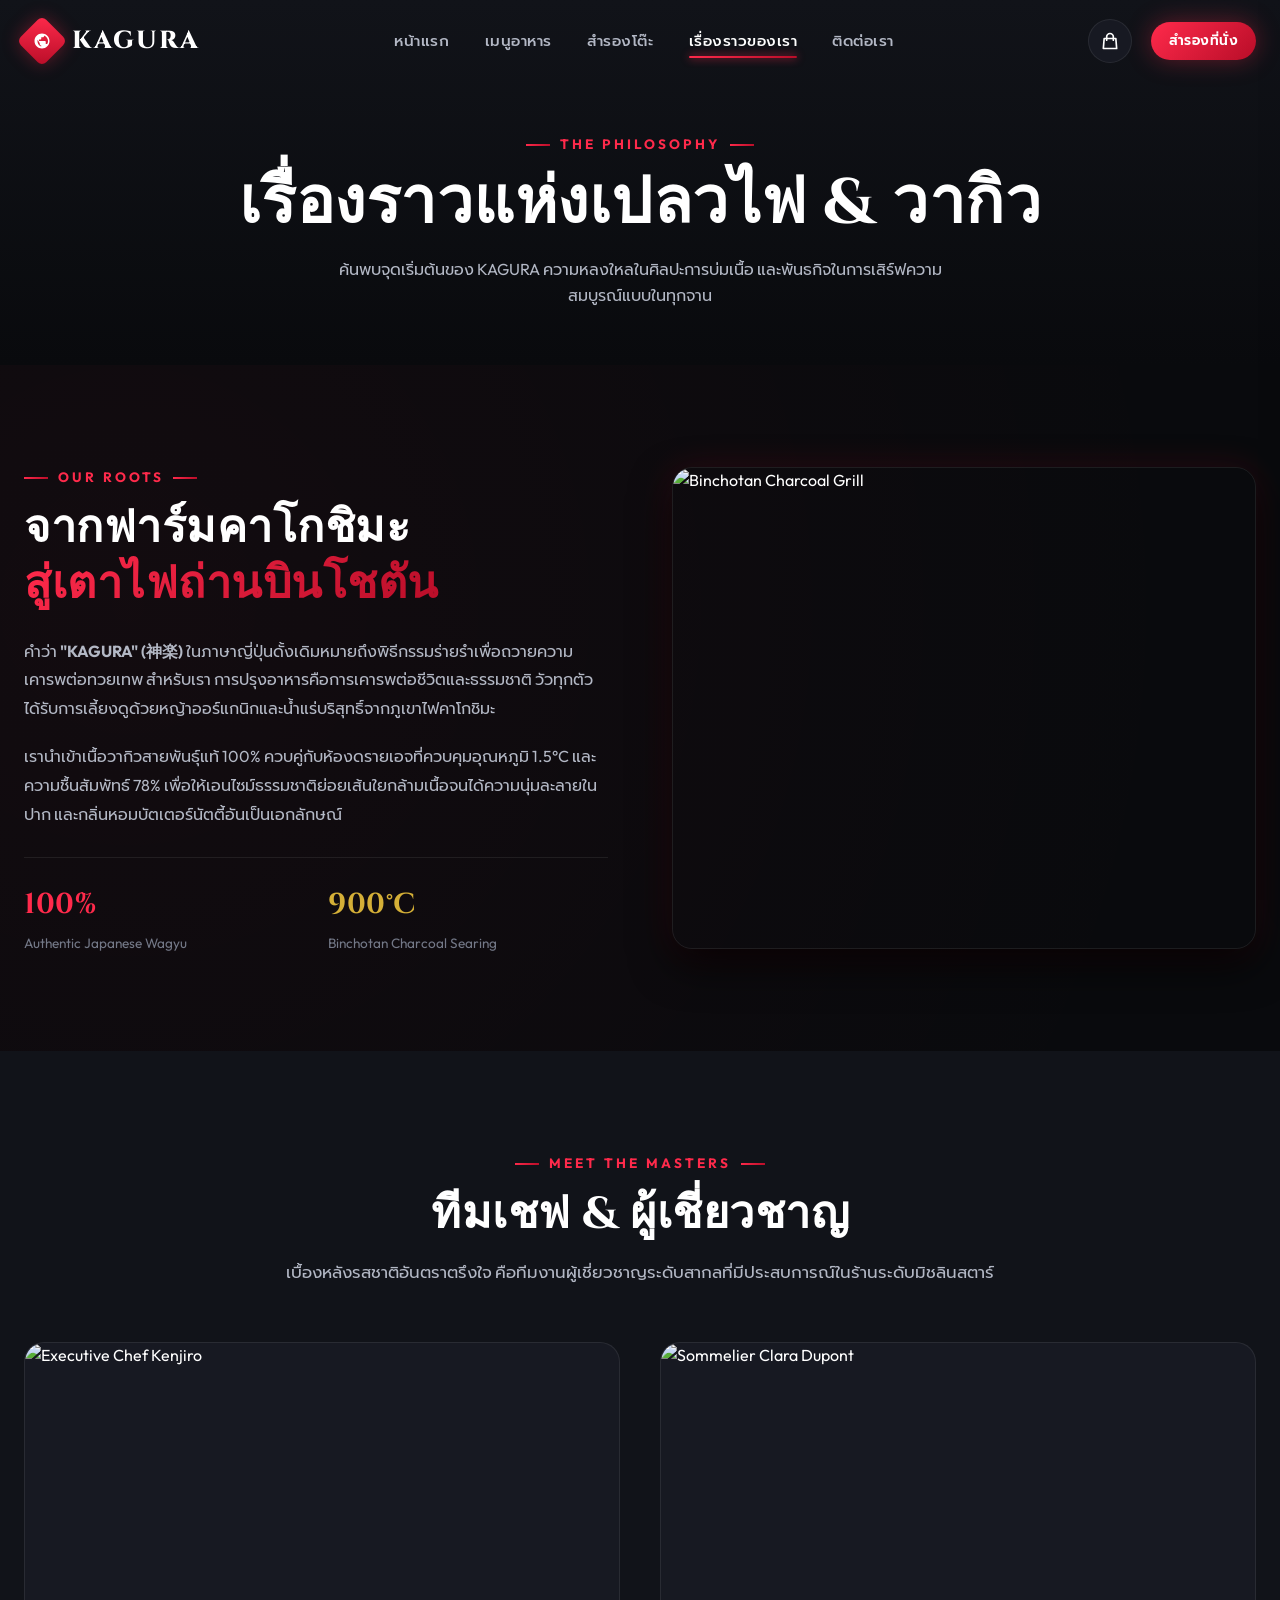
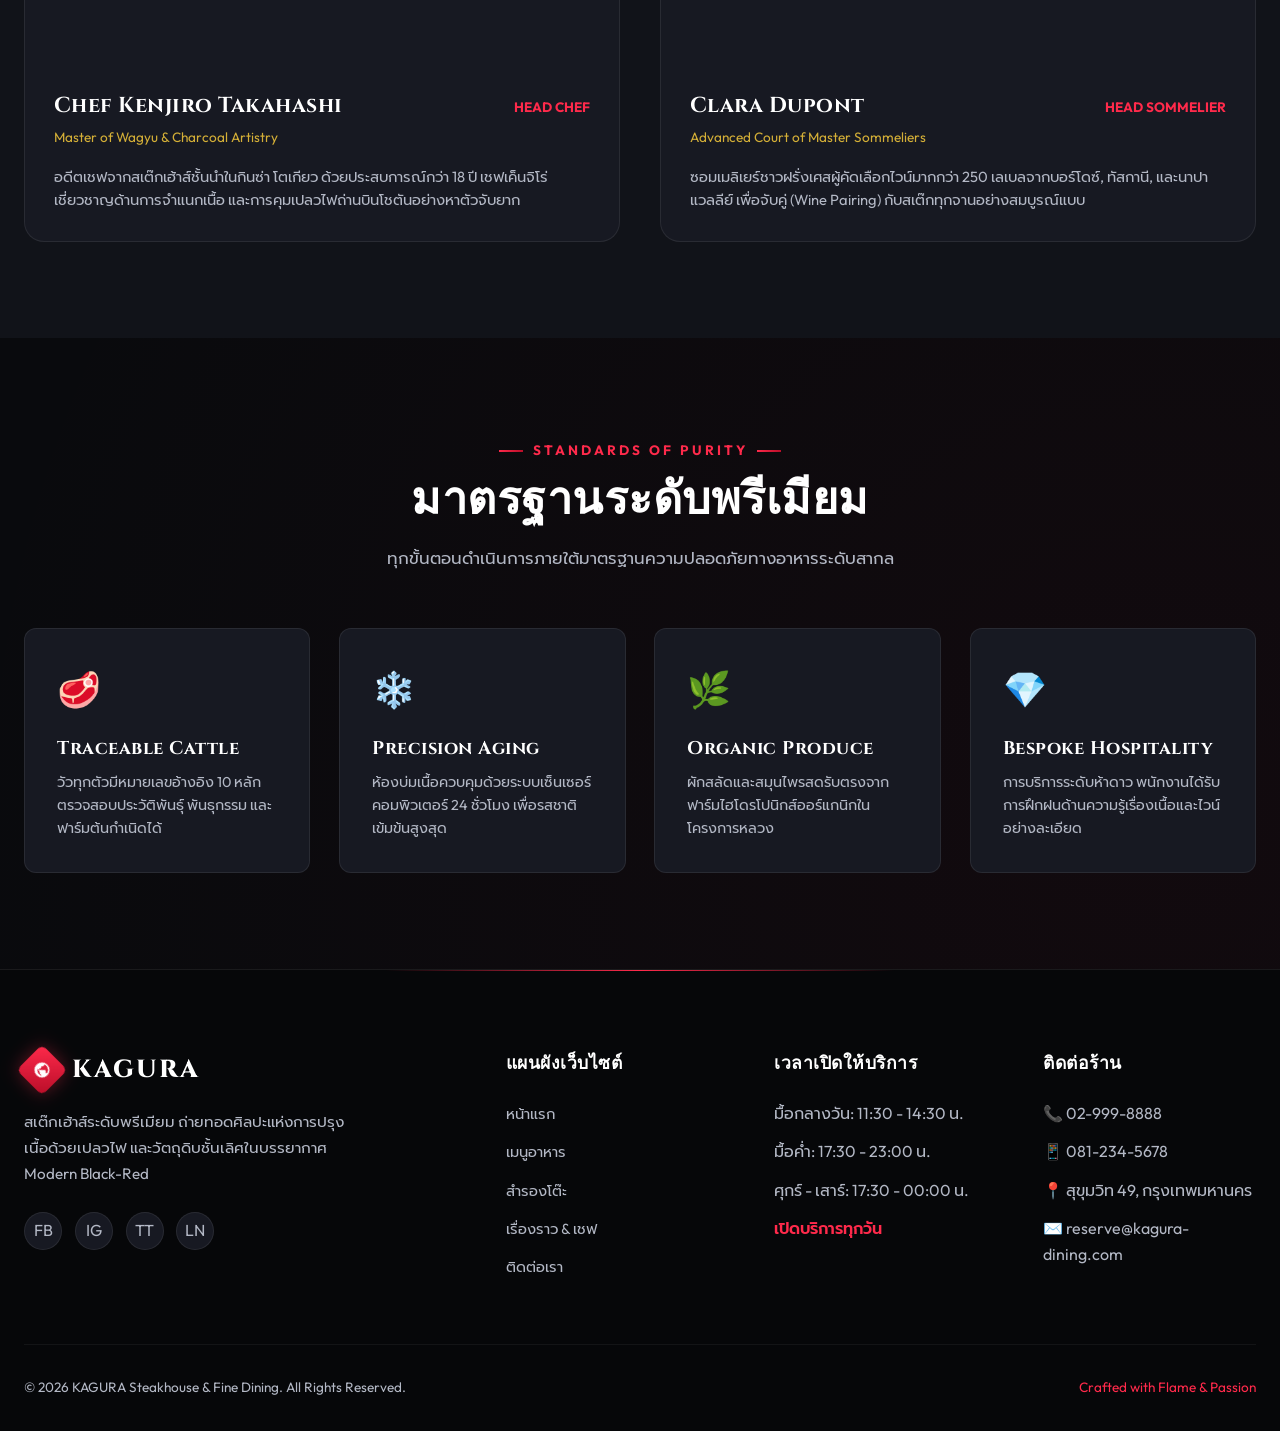
==== commit dba13df3: "Add files via upload" ====
--- a/about.html
+++ b/about.html
@@ -337,7 +337,7 @@
           </div>
           <div class="form-group">
             <label class="form-label" for="checkout-phone">เบอร์โทรศัพท์ติดต่อ *</label>
-            <input type="tel" id="checkout-phone" class="form-control" placeholder="08x-xxx-xxxx" required>
+            <input type="tel" id="checkout-phone" class="form-control" placeholder="08xxxxxxxx" inputmode="numeric" pattern="[0-9]*" maxlength="10" oninput="this.value = this.value.replace(/[^0-9]/g, '')" required>
           </div>
           <div class="form-group">
             <label class="form-label" for="checkout-type">รูปแบบการสั่ง *</label>
--- a/css/style.css
+++ b/css/style.css
@@ -222,16 +222,14 @@
 
 /* Page Transition Effect */
 .page-fade-in {
-  animation: pageFadeIn 0.5s ease-out forwards;
+  animation: pageFadeIn 0.4s ease-out forwards;
 }
 
 @keyframes pageFadeIn {
   from {
     opacity: 0;
-    transform: translateY(10px);
   }
   to {
     opacity: 1;
-    transform: translateY(0);
   }
 }
--- a/css/components.css
+++ b/css/components.css
@@ -361,8 +361,63 @@
    -------------------------------------------------------------------------- */
 .dishes-grid {
   display: grid;
-  grid-template-columns: repeat(auto-fill, minmax(320px, 1fr));
+  grid-template-columns: repeat(auto-fit, minmax(280px, 380px));
   gap: 2rem;
+  justify-content: center;
+  align-items: stretch;
+}
+
+.dishes-grid .dish-card {
+  width: 100%;
+  max-width: 400px;
+  margin: 0 auto;
+}
+
+/* Horizontal scroll track with center snap */
+.dishes-carousel-wrapper {
+  position: relative;
+  width: 100%;
+}
+
+.dishes-scroll-track {
+  display: grid;
+  grid-template-columns: repeat(4, 1fr);
+  gap: 1.8rem;
+  width: 100%;
+  transition: all var(--transition-normal);
+}
+
+.carousel-nav-btn {
+  display: none;
+  position: absolute;
+  top: 45%;
+  transform: translateY(-50%);
+  width: 44px;
+  height: 44px;
+  border-radius: 50%;
+  background: var(--bg-surface-elevated);
+  border: 1.5px solid var(--border-red);
+  color: #fff;
+  align-items: center;
+  justify-content: center;
+  cursor: pointer;
+  z-index: 10;
+  transition: all var(--transition-fast);
+  box-shadow: 0 4px 15px rgba(0, 0, 0, 0.6);
+}
+
+.carousel-nav-btn:hover {
+  background: var(--primary-red);
+  box-shadow: 0 0 20px var(--primary-red-glow);
+  transform: translateY(-50%) scale(1.08);
+}
+
+.carousel-prev-btn {
+  left: -15px;
+}
+
+.carousel-next-btn {
+  right: -15px;
 }
 
 .dish-card {
@@ -716,18 +771,24 @@
   position: fixed;
   top: 0;
   left: 0;
-  width: 100%;
-  height: 100%;
-  background: rgba(0, 0, 0, 0.8);
-  backdrop-filter: blur(8px);
+  right: 0;
+  bottom: 0;
+  width: 100vw;
+  height: 100vh;
+  height: 100dvh;
+  background: rgba(0, 0, 0, 0.85);
+  backdrop-filter: blur(10px);
+  -webkit-backdrop-filter: blur(10px);
   z-index: 2000;
   display: flex;
   align-items: center;
   justify-content: center;
   padding: 1.5rem;
+  overflow-y: auto;
+  overscroll-behavior: contain;
   opacity: 0;
   visibility: hidden;
-  transition: all var(--transition-normal);
+  transition: opacity var(--transition-normal), visibility var(--transition-normal);
 }
 
 .modal-overlay.active {
@@ -741,12 +802,30 @@
   border-radius: var(--radius-lg);
   max-width: 600px;
   width: 100%;
-  max-height: 90vh;
+  max-height: calc(100vh - 3rem);
+  max-height: calc(100dvh - 3rem);
+  margin: auto;
+  display: flex;
+  flex-direction: column;
   overflow-y: auto;
   position: relative;
   box-shadow: var(--shadow-lg), 0 0 35px var(--primary-red-glow);
   transform: scale(0.92);
   transition: transform var(--transition-normal);
+  scrollbar-width: thin;
+  scrollbar-color: var(--primary-red) rgba(255, 255, 255, 0.05);
+}
+
+.modal-container::-webkit-scrollbar {
+  width: 6px;
+}
+.modal-container::-webkit-scrollbar-track {
+  background: rgba(0, 0, 0, 0.2);
+  border-radius: var(--radius-full);
+}
+.modal-container::-webkit-scrollbar-thumb {
+  background: var(--primary-red);
+  border-radius: var(--radius-full);
 }
 
 .modal-overlay.active .modal-container {
--- a/css/responsive.css
+++ b/css/responsive.css
@@ -102,16 +102,136 @@
   .booking-grid {
     grid-template-columns: 1fr !important;
   }
+
+  /* Food items 2-column centered layout on tablet */
+  .dishes-scroll-track {
+    grid-template-columns: repeat(2, 1fr);
+    gap: 1.5rem;
+  }
+
+  .carousel-nav-btn {
+    display: none;
+  }
 }
 
 /* Mobile Breakpoint (max-width: 640px) */
 @media (max-width: 640px) {
   .section {
-    padding: 4rem 0;
-  }
-
+    padding: 3.5rem 0;
+  }
+
+  /* Food items horizontal scroll with centered snap on mobile */
+  .dishes-carousel-wrapper {
+    position: relative;
+    margin: 0 -1.5rem;
+    padding: 0 0 0.5rem 0;
+  }
+
+  .dishes-scroll-track {
+    display: flex;
+    overflow-x: auto;
+    scroll-snap-type: x mandatory;
+    scroll-behavior: smooth;
+    -webkit-overflow-scrolling: touch;
+    padding: 0.8rem 1.5rem 1.8rem 1.5rem;
+    gap: 1.2rem;
+    scrollbar-width: thin;
+    scrollbar-color: var(--primary-red) rgba(255, 255, 255, 0.05);
+    align-items: stretch;
+  }
+
+  .dishes-scroll-track::-webkit-scrollbar {
+    height: 5px;
+  }
+  .dishes-scroll-track::-webkit-scrollbar-track {
+    background: rgba(255, 255, 255, 0.04);
+    border-radius: var(--radius-full);
+    margin: 0 1.5rem;
+  }
+  .dishes-scroll-track::-webkit-scrollbar-thumb {
+    background: var(--primary-red);
+    border-radius: var(--radius-full);
+  }
+
+  .dishes-scroll-track .dish-card {
+    flex: 0 0 85vw;
+    max-width: 320px;
+    width: 320px;
+    scroll-snap-align: center;
+    scroll-snap-stop: always;
+  }
+
+  /* Carousel Navigation Arrows on Mobile */
+  .carousel-nav-btn {
+    display: flex;
+    width: 38px;
+    height: 38px;
+    top: 42%;
+    opacity: 0.9;
+    backdrop-filter: blur(8px);
+  }
+  .carousel-prev-btn {
+    left: 8px;
+  }
+  .carousel-next-btn {
+    right: 8px;
+  }
+
+  /* Menu catalog page grid on mobile: evenly centered */
   .dishes-grid {
-    grid-template-columns: 1fr;
+    grid-template-columns: minmax(0, 380px);
+    justify-content: center;
+    gap: 1.5rem;
+  }
+
+  /* Menu filter tabs on mobile: smooth horizontal scroll bar */
+  .menu-controls {
+    gap: 1.2rem;
+    margin-bottom: 2rem;
+  }
+
+  .menu-tabs {
+    display: flex;
+    flex-wrap: nowrap;
+    overflow-x: auto;
+    -webkit-overflow-scrolling: touch;
+    scroll-snap-type: x proximity;
+    padding: 0.3rem 1.5rem 0.8rem 1.5rem;
+    margin: 0 -1.5rem;
+    gap: 0.6rem;
+    scrollbar-width: none;
+    justify-content: flex-start;
+  }
+
+  .menu-tabs::-webkit-scrollbar {
+    display: none;
+  }
+
+  .menu-tab-btn {
+    flex-shrink: 0;
+    scroll-snap-align: center;
+    white-space: nowrap;
+    font-size: 0.85rem;
+    padding: 0.5rem 1.1rem;
+  }
+
+  /* Modals on mobile: perfectly centered with full accessibility */
+  .modal-overlay {
+    padding: 0.75rem;
+  }
+
+  .modal-container {
+    max-height: calc(100vh - 1.5rem);
+    max-height: calc(100dvh - 1.5rem);
+    border-radius: var(--radius-md);
+    margin: auto;
+  }
+
+  .modal-close-btn {
+    top: 0.8rem;
+    right: 0.8rem;
+    width: 32px;
+    height: 32px;
   }
 
   .footer-grid {
@@ -134,10 +254,6 @@
     max-width: 100%;
   }
 
-  .modal-container {
-    padding: 1.2rem;
-  }
-
   .btn-lg {
     width: 100%;
   }
@@ -150,3 +266,17 @@
     grid-template-columns: 1fr !important;
   }
 }
+
+/* Extra small mobile screens (<= 380px) */
+@media (max-width: 380px) {
+  .dishes-scroll-track .dish-card {
+    flex: 0 0 88vw;
+    max-width: 285px;
+    width: 285px;
+  }
+  
+  .container {
+    padding-left: 1rem;
+    padding-right: 1rem;
+  }
+}
